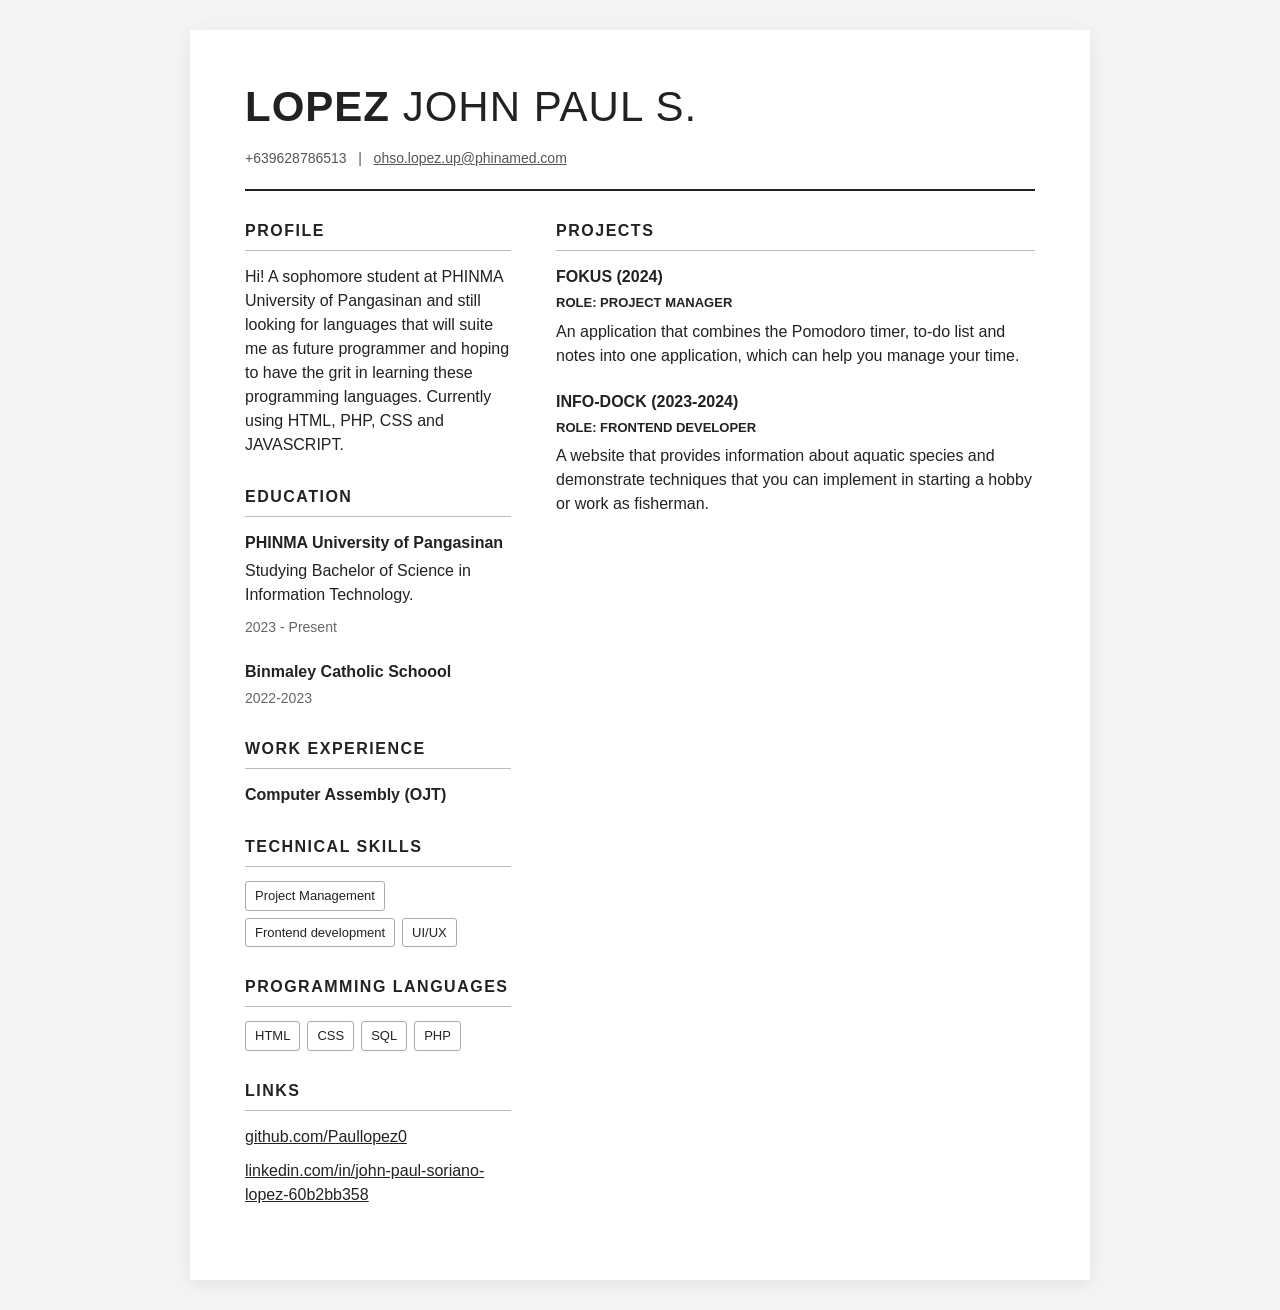
==== Lopez_CV.html @ 5ae46c91 "Rename Lopez_CV to Lopez_CV.html" ====
<!DOCTYPE html>
<html lang="en">
<head>
<meta charset="UTF-8">
<meta name="viewport" content="width=device-width, initial-scale=1.0">
<title>Portfolio</title>
<style>
    * { box-sizing: border-box; }
    body {
        margin: 0;
        font-family: Arial, Helvetica, sans-serif;
        background: #f4f4f4;
        color: #222;
        line-height: 1.5;
    }
    .page {
        max-width: 900px;
        margin: 30px auto;
        background: #fff;
        padding: 45px 55px;
        box-shadow: 0 4px 18px rgba(0,0,0,.08);
    }
    header {
        border-bottom: 2px solid #222;
        padding-bottom: 20px;
        margin-bottom: 28px;
    }
    h1 {
        margin: 0;
        font-size: 42px;
        letter-spacing: 1px;
        text-transform: uppercase;
    }
    .name-last { font-weight: 800; }
    .name-first { font-weight: 400; }
    .contact {
        margin-top: 10px;
        font-size: 14px;
        color: #555;
    }
    .grid {
        display: grid;
        grid-template-columns: 1fr 1.8fr;
        gap: 45px;
    }
    section { margin-bottom: 28px; }
    h2 {
        font-size: 16px;
        text-transform: uppercase;
        letter-spacing: 1.5px;
        border-bottom: 1px solid #bbb;
        padding-bottom: 7px;
        margin: 0 0 14px;
    }
    h3 {
        font-size: 16px;
        margin: 0 0 4px;
    }
    p { margin: 0 0 10px; }
    .muted { color: #666; font-size: 14px; }
    ul {
        margin: 0;
        padding-left: 18px;
    }
    .skills {
        display: flex;
        flex-wrap: wrap;
        gap: 7px;
    }
    .skill {
        border: 1px solid #aaa;
        padding: 4px 9px;
        font-size: 13px;
        border-radius: 3px;
    }
    .item { margin-bottom: 22px; }
    .role {
        font-size: 13px;
        font-weight: bold;
        text-transform: uppercase;
        margin-bottom: 7px;
    }
    a { color: inherit; }
    @media (max-width: 700px) {
        .page { margin: 0; padding: 30px 22px; }
        .grid { grid-template-columns: 1fr; gap: 10px; }
        h1 { font-size: 34px; }
    }
</style>
</head>
<body>
<main class="page">
    <header>
        <h1><span class="name-last">LOPEZ</span> <span class="name-first">JOHN PAUL S.</span></h1>
        <div class="contact">
            +639628786513 &nbsp; | &nbsp;
            <a href="mailto:ohso.lopez.up@phinamed.com">ohso.lopez.up@phinamed.com</a>
        </div>
    </header>

    <div class="grid">
        <aside>
            <section>
                <h2>Profile</h2>
                <p>Hi! A sophomore student at PHINMA University of Pangasinan and still looking for languages that will suite me as future programmer and hoping to have the grit in learning these programming languages. Currently using HTML, PHP, CSS and JAVASCRIPT.</p>
            </section>

            <section>
                <h2>Education</h2>
                <div class="item">
                    <h3>PHINMA University of Pangasinan</h3>
                    <p>Studying Bachelor of Science in Information Technology.</p>
                    <p class="muted">2023 - Present</p>
                </div>
                <div class="item">
                    <h3>Binmaley Catholic Schoool</h3>
                    <p class="muted">2022-2023</p>
                </div>
            </section>

            <section>
                <h2>Work Experience</h2>
                <div class="item">
                    <h3>Computer Assembly (OJT)</h3>
                </div>
            </section>

            <section>
                <h2>Technical Skills</h2>
                <div class="skills">
                    <span class="skill">Project Management</span>
                    <span class="skill">Frontend development</span>
                    <span class="skill">UI/UX</span>
                </div>
            </section>

            <section>
                <h2>Programming Languages</h2>
                <div class="skills">
                    <span class="skill">HTML</span>
                    <span class="skill">CSS</span>
                    <span class="skill">SQL</span>
                    <span class="skill">PHP</span>
                </div>
            </section>

            <section>
                <h2>Links</h2>
                <p><a href="https://github.com/Paullopez0">github.com/Paullopez0</a></p>
                <p><a href="https://linkedin.com/in/john-paul-soriano-lopez-60b2bb358">linkedin.com/in/john-paul-soriano-lopez-60b2bb358</a></p>
            </section>
        </aside>

        <section>
            <h2>Projects</h2>

            <div class="item">
                <h3>FOKUS (2024)</h3>
                <div class="role">Role: Project Manager</div>
                <p>An application that combines the Pomodoro timer, to-do list and notes into one application, which can help you manage your time.</p>
            </div>

            <div class="item">
                <h3>INFO-DOCK (2023-2024)</h3>
                <div class="role">Role: Frontend Developer</div>
                <p>A website that provides information about aquatic species and demonstrate techniques that you can implement in starting a hobby or work as fisherman.</p>
            </div>
        </section>
    </div>
</main>
</body>
</html>
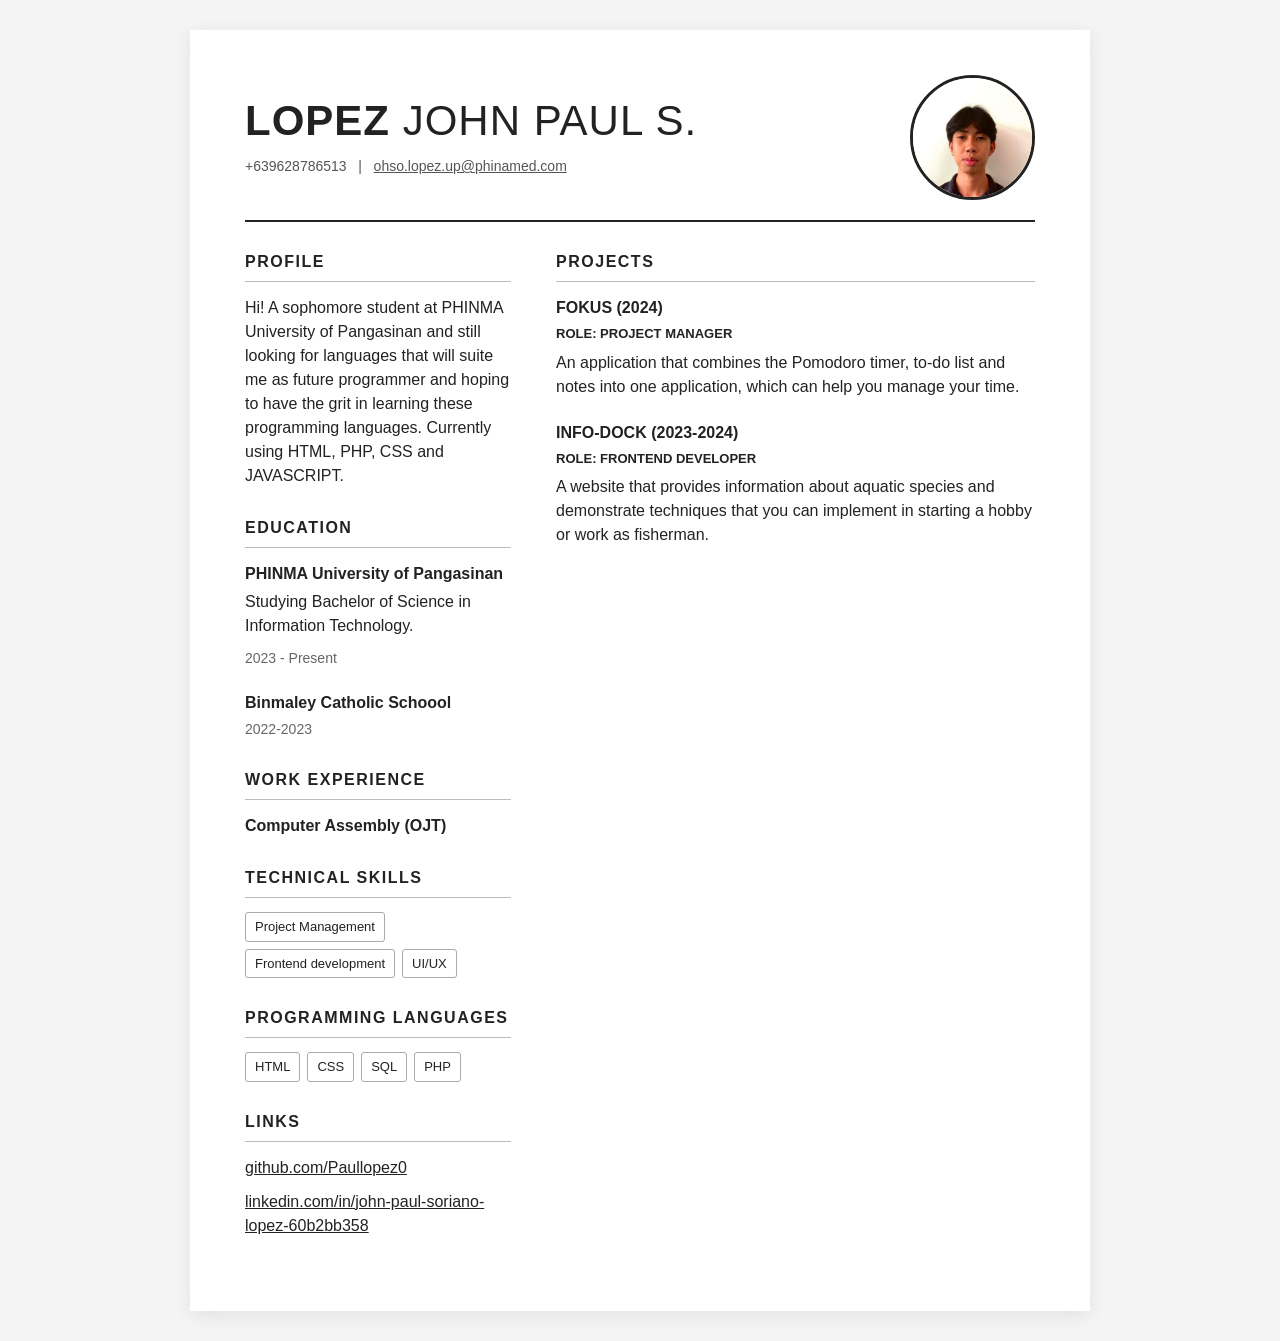
==== commit 328a848a: "profile picture" ====
--- a/Lopez_CV.html
+++ b/Lopez_CV.html
@@ -6,6 +6,7 @@
 <title>Portfolio</title>
 <style>
     * { box-sizing: border-box; }
+
     body {
         margin: 0;
         font-family: Arial, Helvetica, sans-serif;
@@ -13,6 +14,7 @@
         color: #222;
         line-height: 1.5;
     }
+
     .page {
         max-width: 900px;
         margin: 30px auto;
@@ -20,30 +22,59 @@
         padding: 45px 55px;
         box-shadow: 0 4px 18px rgba(0,0,0,.08);
     }
+
     header {
+        display: flex;
+        align-items: center;
+        justify-content: space-between;
+        gap: 30px;
         border-bottom: 2px solid #222;
         padding-bottom: 20px;
         margin-bottom: 28px;
     }
+
+    .header-info {
+        flex: 1;
+        min-width: 0;
+    }
+
     h1 {
         margin: 0;
         font-size: 42px;
+        line-height: 1.1;
         letter-spacing: 1px;
         text-transform: uppercase;
     }
+
     .name-last { font-weight: 800; }
     .name-first { font-weight: 400; }
+
     .contact {
-        margin-top: 10px;
+        margin-top: 12px;
         font-size: 14px;
         color: #555;
-    }
+        word-break: break-word;
+    }
+
+    .profile-picture {
+        width: 125px;
+        height: 125px;
+        flex: 0 0 125px;
+        object-fit: cover;
+        object-position: center 25%;
+        border-radius: 50%;
+        border: 3px solid #222;
+        display: block;
+    }
+
     .grid {
         display: grid;
         grid-template-columns: 1fr 1.8fr;
         gap: 45px;
     }
+
     section { margin-bottom: 28px; }
+
     h2 {
         font-size: 16px;
         text-transform: uppercase;
@@ -52,50 +83,106 @@
         padding-bottom: 7px;
         margin: 0 0 14px;
     }
+
     h3 {
         font-size: 16px;
         margin: 0 0 4px;
     }
+
     p { margin: 0 0 10px; }
+
     .muted { color: #666; font-size: 14px; }
+
     ul {
         margin: 0;
         padding-left: 18px;
     }
+
     .skills {
         display: flex;
         flex-wrap: wrap;
         gap: 7px;
     }
+
     .skill {
         border: 1px solid #aaa;
         padding: 4px 9px;
         font-size: 13px;
         border-radius: 3px;
     }
+
     .item { margin-bottom: 22px; }
+
     .role {
         font-size: 13px;
         font-weight: bold;
         text-transform: uppercase;
         margin-bottom: 7px;
     }
+
     a { color: inherit; }
+
     @media (max-width: 700px) {
-        .page { margin: 0; padding: 30px 22px; }
-        .grid { grid-template-columns: 1fr; gap: 10px; }
-        h1 { font-size: 34px; }
+        .page {
+            margin: 0;
+            padding: 30px 22px;
+        }
+
+        header {
+            gap: 18px;
+        }
+
+        .profile-picture {
+            width: 95px;
+            height: 95px;
+            flex-basis: 95px;
+        }
+
+        h1 { font-size: 30px; }
+
+        .contact { font-size: 13px; }
+
+        .grid {
+            grid-template-columns: 1fr;
+            gap: 10px;
+        }
+    }
+
+    @media (max-width: 480px) {
+        header {
+            align-items: flex-start;
+        }
+
+        .profile-picture {
+            width: 80px;
+            height: 80px;
+            flex-basis: 80px;
+        }
+
+        h1 { font-size: 25px; }
+
+        .contact {
+            font-size: 12px;
+        }
     }
 </style>
 </head>
 <body>
 <main class="page">
     <header>
-        <h1><span class="name-last">LOPEZ</span> <span class="name-first">JOHN PAUL S.</span></h1>
-        <div class="contact">
-            +639628786513 &nbsp; | &nbsp;
-            <a href="mailto:ohso.lopez.up@phinamed.com">ohso.lopez.up@phinamed.com</a>
+        <div class="header-info">
+            <h1><span class="name-last">LOPEZ</span> <span class="name-first">JOHN PAUL S.</span></h1>
+            <div class="contact">
+                +639628786513 &nbsp; | &nbsp;
+                <a href="mailto:ohso.lopez.up@phinamed.com">ohso.lopez.up@phinamed.com</a>
+            </div>
         </div>
+
+        <img
+            class="profile-picture"
+            src="[data-uri]